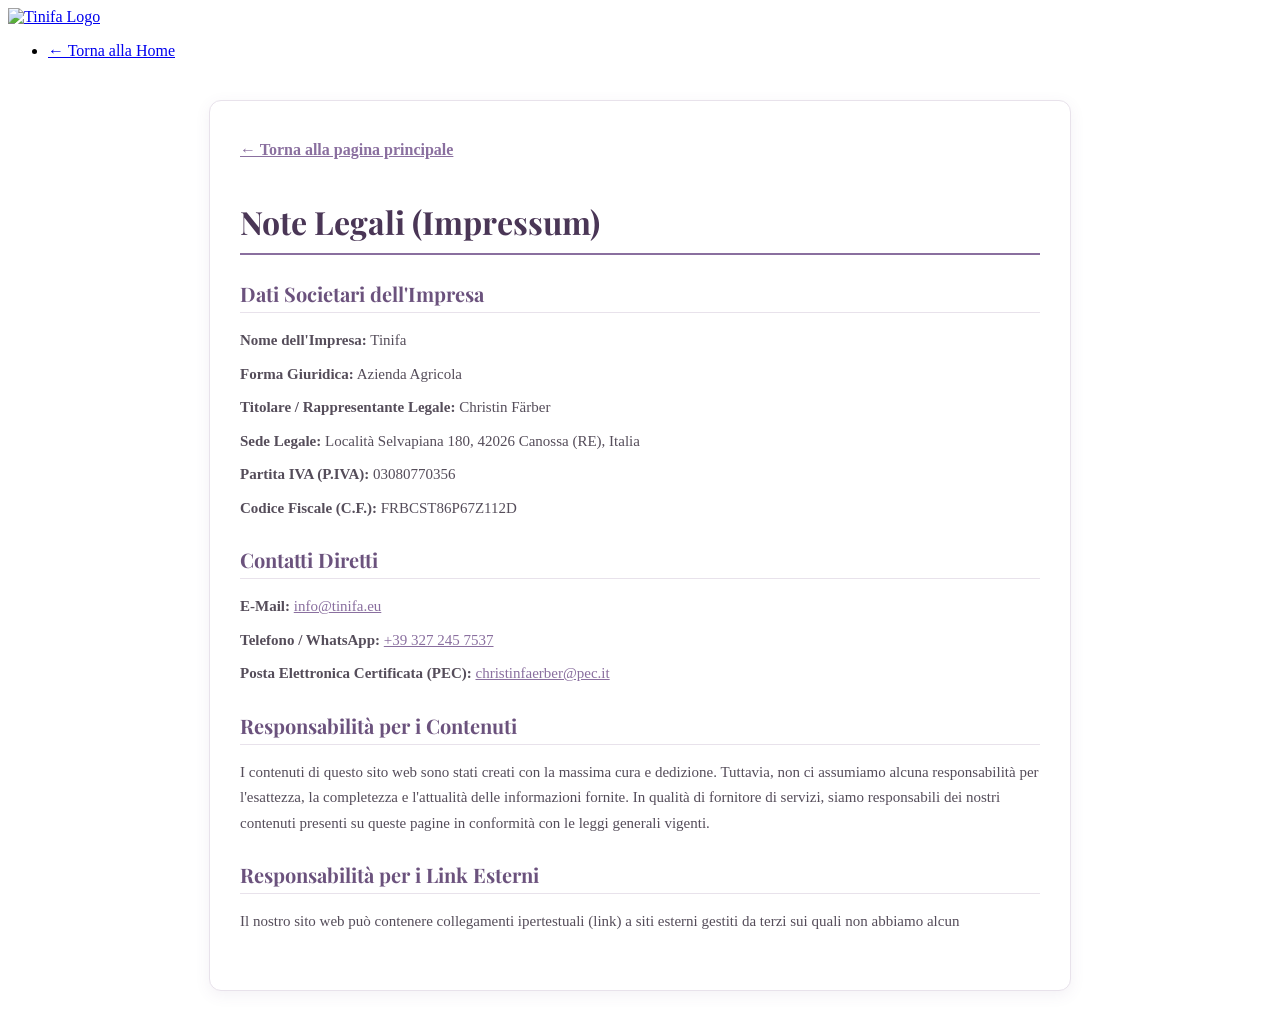
==== impressum.html @ e70a2b53 "Add files via upload" ====
<!DOCTYPE html>
<html lang="it">
<head>
    <meta charset="UTF-8">
    <meta name="viewport" content="width=device-width, initial-scale=1.0">
    <title>Note Legali | Tinifa</title>
    
    <link rel="preconnect" href="https://fonts.googleapis.com">
    <link rel="preconnect" href="https://fonts.gstatic.com" crossorigin>
    <link href="https://fonts.googleapis.com/css2?family=Lato:ital,wght@0,300;0,400;0,700;1,300;1,400&family=Playfair+Display:ital,wght@0,400..700;1,400..700&display=swap" rel="stylesheet">

    <link rel="stylesheet" href="style.css">
    <style>
        .legal-page {
            max-width: 800px;
            margin: 40px auto;
            padding: 40px 30px;
            background: #ffffff;
            border-radius: 12px;
            border: 1px solid #e8e2eb;
            box-shadow: 0 4px 15px rgba(107, 82, 125, 0.08);
        }
        .legal-page h1 {
            font-family: 'Playfair Display', Georgia, serif;
            color: #4a3656;
            font-size: 32px;
            margin-bottom: 25px;
            border-bottom: 2px solid #8a6f9f;
            padding-bottom: 10px;
        }
        .legal-page h2 {
            font-family: 'Playfair Display', Georgia, serif;
            color: #6b527d;
            font-size: 20px;
            margin-top: 25px;
            margin-bottom: 12px;
            border-bottom: 1px solid #e8e2eb;
            padding-bottom: 5px;
        }
        .legal-page p, .legal-page ul {
            font-size: 15px;
            color: #554d5a;
            line-height: 1.7;
            margin-bottom: 15px;
        }
        .legal-page ul {
            list-style: none;
            padding-left: 0;
        }
        .legal-page ul li {
            margin-bottom: 8px;
        }
        .legal-page a {
            color: #8a6f9f;
            text-decoration: underline;
        }
        .legal-page a:hover {
            color: #4a3656;
        }
        .back-link {
            display: inline-block;
            margin-bottom: 20px;
            color: #8a6f9f;
            text-decoration: none;
            font-weight: 700;
            transition: color 0.3s;
        }
        .back-link:hover {
            color: #4a3656;
            text-decoration: underline;
        }
        .disclaimer {
            font-size: 13.5px;
            color: #777;
            border-top: 1px solid #e8e2eb;
            padding-top: 15px;
            margin-top: 25px;
            font-style: italic;
        }
    </style>
</head>
<body>

    <header>
        <nav>
            <div class="logo">
                <a href="index.html"><img src="images/Tinifa_Logo.png" alt="Tinifa Logo" class="logo-img"></a>
            </div>
            <ul class="nav-links">
                <li><a href="index.html">← Torna alla Home</a></li>
            </ul>
        </nav>
    </header>

    <main class="container">
        <div class="legal-page">
            <a href="index.html" class="back-link">← Torna alla pagina principale</a>
            
            <h1>Note Legali (Impressum)</h1>

            <h2>Dati Societari dell'Impresa</h2>
            <ul>
                <li><strong>Nome dell'Impresa:</strong> Tinifa</li>
                <li><strong>Forma Giuridica:</strong> Azienda Agricola</li>
                <li><strong>Titolare / Rappresentante Legale:</strong> Christin Färber</li>
                <li><strong>Sede Legale:</strong> Località Selvapiana 180, 42026 Canossa (RE), Italia</li>
                <li><strong>Partita IVA (P.IVA):</strong> 03080770356</li>
                <li><strong>Codice Fiscale (C.F.):</strong> FRBCST86P67Z112D</li>
            </ul>

            <h2>Contatti Diretti</h2>
            <ul>
                <li><strong>E-Mail:</strong> <a href="mailto:info@tinifa.eu">info@tinifa.eu</a></li>
                <li><strong>Telefono / WhatsApp:</strong> <a href="https://wa.me/393272457537" target="_blank" rel="noopener noreferrer">+39 327 245 7537</a></li>
                <li><strong>Posta Elettronica Certificata (PEC):</strong> <a href="mailto:christinfaerber@pec.it">christinfaerber@pec.it</a></li>
            </ul>

            <h2>Responsabilità per i Contenuti</h2>
            <p>I contenuti di questo sito web sono stati creati con la massima cura e dedizione. Tuttavia, non ci assumiamo alcuna responsabilità per l'esattezza, la completezza e l'attualità delle informazioni fornite. In qualità di fornitore di servizi, siamo responsabili dei nostri contenuti presenti su queste pagine in conformità con le leggi generali vigenti.</p>

            <h2>Responsabilità per i Link Esterni</h2>
            <p>Il nostro sito web può contenere collegamenti ipertestuali (link) a siti esterni gestiti da terzi sui quali non abbiamo alcun
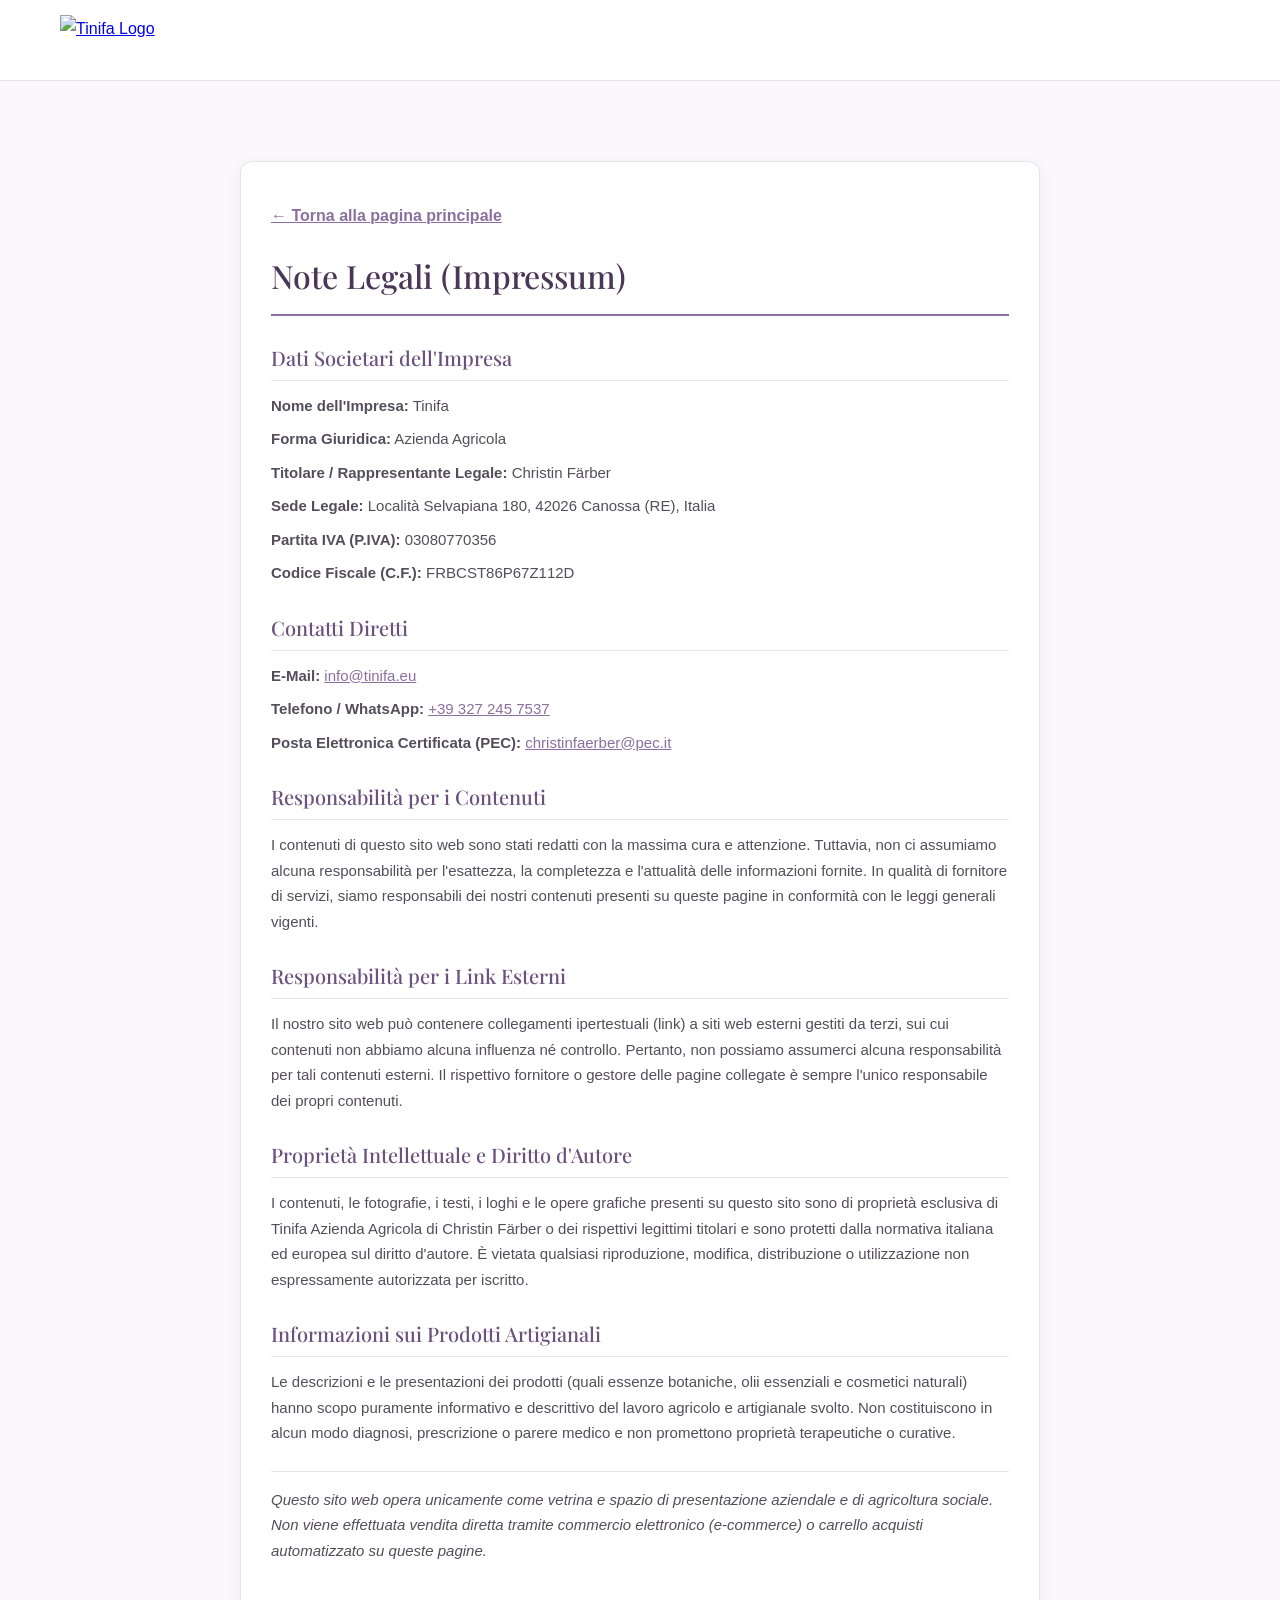
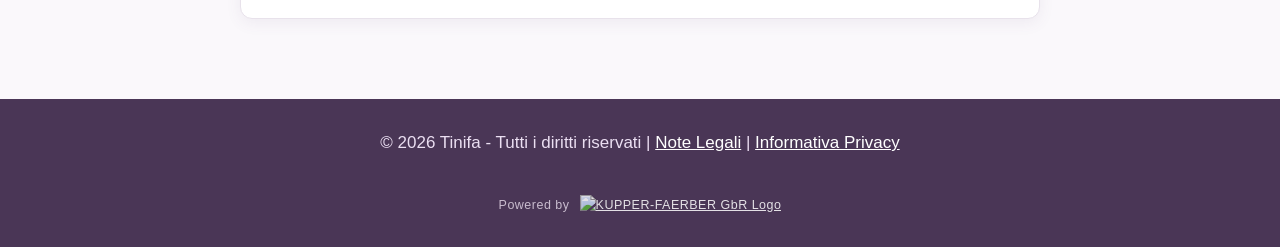
==== commit 2bfb8573: "Add files via upload" ====
--- a/impressum.html
+++ b/impressum.html
@@ -86,9 +86,6 @@
             <div class="logo">
                 <a href="index.html"><img src="images/Tinifa_Logo.png" alt="Tinifa Logo" class="logo-img"></a>
             </div>
-            <ul class="nav-links">
-                <li><a href="index.html">← Torna alla Home</a></li>
-            </ul>
         </nav>
     </header>
 
@@ -116,7 +113,32 @@
             </ul>
 
             <h2>Responsabilità per i Contenuti</h2>
-            <p>I contenuti di questo sito web sono stati creati con la massima cura e dedizione. Tuttavia, non ci assumiamo alcuna responsabilità per l'esattezza, la completezza e l'attualità delle informazioni fornite. In qualità di fornitore di servizi, siamo responsabili dei nostri contenuti presenti su queste pagine in conformità con le leggi generali vigenti.</p>
+            <p>I contenuti di questo sito web sono stati redatti con la massima cura e attenzione. Tuttavia, non ci assumiamo alcuna responsabilità per l'esattezza, la completezza e l'attualità delle informazioni fornite. In qualità di fornitore di servizi, siamo responsabili dei nostri contenuti presenti su queste pagine in conformità con le leggi generali vigenti.</p>
 
             <h2>Responsabilità per i Link Esterni</h2>
-            <p>Il nostro sito web può contenere collegamenti ipertestuali (link) a siti esterni gestiti da terzi sui quali non abbiamo alcun+            <p>Il nostro sito web può contenere collegamenti ipertestuali (link) a siti web esterni gestiti da terzi, sui cui contenuti non abbiamo alcuna influenza né controllo. Pertanto, non possiamo assumerci alcuna responsabilità per tali contenuti esterni. Il rispettivo fornitore o gestore delle pagine collegate è sempre l'unico responsabile dei propri contenuti.</p>
+
+            <h2>Proprietà Intellettuale e Diritto d'Autore</h2>
+            <p>I contenuti, le fotografie, i testi, i loghi e le opere grafiche presenti su questo sito sono di proprietà esclusiva di Tinifa Azienda Agricola di Christin Färber o dei rispettivi legittimi titolari e sono protetti dalla normativa italiana ed europea sul diritto d'autore. È vietata qualsiasi riproduzione, modifica, distribuzione o utilizzazione non espressamente autorizzata per iscritto.</p>
+
+            <h2>Informazioni sui Prodotti Artigianali</h2>
+            <p>Le descrizioni e le presentazioni dei prodotti (quali essenze botaniche, olii essenziali e cosmetici naturali) hanno scopo puramente informativo e descrittivo del lavoro agricolo e artigianale svolto. Non costituiscono in alcun modo diagnosi, prescrizione o parere medico e non promettono proprietà terapeutiche o curative.</p>
+
+            <p class="disclaimer">Questo sito web opera unicamente come vetrina e spazio di presentazione aziendale e di agricoltura sociale. Non viene effettuata vendita diretta tramite commercio elettronico (e-commerce) o carrello acquisti automatizzato su queste pagine.</p>
+        </div>
+    </main>
+
+    <footer>
+        <div class="footer-container">
+            <p>&copy; 2026 Tinifa - Tutti i diritti riservati | <a href="impressum.html">Note Legali</a> | <a href="privacy.html">Informativa Privacy</a></p>
+            <div class="powered-by">
+                <span>Powered by</span>
+                <a href="https://kupperfaerber.com/" target="_blank" rel="noopener noreferrer">
+                    <img src="images/KFLogoNew.png" alt="KUPPER-FAERBER GbR Logo" class="agency-logo">
+                </a>
+            </div>
+        </div>
+    </footer>
+
+</body>
+</html>
--- a/style.css
+++ b/style.css
@@ -0,0 +1,1037 @@
+html {
+    scroll-behavior: smooth;
+    scroll-padding-top: 90px;
+}
+
+* {
+    margin: 0;
+    padding: 0;
+    box-sizing: border-box;
+}
+
+body {
+    font-family: 'Lato', Arial, sans-serif;
+    color: #3d3a3e;
+    background-color: #faf8fb;
+    line-height: 1.7;
+}
+
+.container {
+    max-width: 900px;
+    margin: 0 auto;
+    padding: 40px 20px;
+}
+
+/* ==========================================
+   NAVIGATION / HEADER
+   ========================================== */
+header {
+    background-color: rgba(255, 255, 255, 0.95);
+    position: sticky;
+    top: 0;
+    z-index: 100;
+    border-bottom: 1px solid #e8e2eb;
+}
+
+nav {
+    display: flex;
+    align-items: center;
+    justify-content: space-between;
+    max-width: 1200px;
+    margin: 0 auto;
+    padding: 15px 20px;
+    gap: 20px;
+}
+
+.logo-img {
+    height: 50px;
+    width: auto;
+    display: block;
+}
+
+nav ul.nav-links {
+    display: flex;
+    list-style: none;
+    margin-right: auto;
+    margin-left: 30px;
+    padding: 0;
+}
+
+nav ul.nav-links li {
+    margin-right: 20px;
+    margin-left: 0;
+}
+
+nav ul.nav-links li a {
+    text-decoration: none;
+    color: #554d5a;
+    font-weight: 500;
+    transition: color 0.3s;
+    white-space: nowrap;
+}
+
+nav ul.nav-links li a:hover {
+    color: #8a6f9f;
+}
+
+.nav-social {
+    display: flex;
+    align-items: center;
+    gap: 15px;
+    margin-left: auto;
+}
+
+.nav-social a {
+    color: #554d5a;
+    display: flex;
+    align-items: center;
+    justify-content: center;
+    transition: color 0.3s ease, transform 0.3s ease;
+}
+
+.nav-social a:hover {
+    color: #8a6f9f;
+    transform: translateY(-2px);
+}
+
+.nav-checkbox {
+    display: none;
+}
+
+.nav-icon {
+    display: none;
+    flex-direction: column;
+    justify-content: space-between;
+    width: 28px;
+    height: 20px;
+    cursor: pointer;
+}
+
+.nav-icon span {
+    display: block;
+    height: 2px;
+    width: 100%;
+    background-color: #4a3656;
+    border-radius: 2px;
+    transition: all 0.3s ease;
+}
+
+/* ==========================================
+   HERO VIDEO HINTERGRUND
+   ========================================== */
+/* ==========================================
+   3. HERO VIDEO BEREICH (VOLLSTÄNDIGES OVERLAY)
+   ========================================== */
+.hero-section {
+    position: relative;
+    width: 100%;
+    height: 100vh;
+    height: 100svh;
+    min-height: 480px;
+    overflow: hidden;
+    display: flex;
+    align-items: center;
+    justify-content: center;
+}
+
+/* 1. Hintergrund-Video füllt 100% aus */
+.hero-bg-video {
+    position: absolute;
+    top: 50%;
+    left: 50%;
+    transform: translate(-50%, -50%);
+    width: 100%;
+    height: 100%;
+    object-fit: cover;
+    object-position: center center;
+    z-index: 1;
+    pointer-events: none;
+}
+
+/* 2. Dunkler Schleier: Zieht sich garantiert über das GANZE Video */
+.hero-overlay {
+    position: absolute;
+    top: 0;
+    left: 0;
+    right: 0;
+    bottom: 0;
+    width: 100%;
+    height: 100%;
+    background: rgba(35, 20, 45, 0.45); /* Gleichmäßige, vollständige Abdunklung */
+    z-index: 2;
+    display: flex;
+    align-items: center;
+    justify-content: center;
+    padding: 0 20px;
+    box-sizing: border-box;
+}
+
+/* 3. Textinhalt im Vordergrund */
+.hero-content {
+    position: relative;
+    z-index: 3;
+    text-align: center;
+    color: #ffffff;
+    max-width: 700px;
+    margin: 0 auto;
+}
+
+.hero-content h1 {
+    font-size: clamp(36px, 7vw, 64px);
+    line-height: 1.15;
+    color: #ffffff;
+    letter-spacing: 2px;
+    margin-bottom: 12px;
+    text-shadow: 0 2px 14px rgba(0, 0, 0, 0.6);
+}
+
+.hero-subtitle {
+    font-size: clamp(16px, 3.5vw, 22px);
+    font-style: italic;
+    font-weight: 300;
+    letter-spacing: 1.5px;
+    color: #f6eef9;
+    text-shadow: 0 2px 8px rgba(0, 0, 0, 0.6);
+    margin-bottom: 30px;
+}
+
+.scroll-down-arrow {
+    display: inline-block;
+    color: #ffffff;
+    font-size: 26px;
+    text-decoration: none;
+    animation: bounce 2s infinite;
+}
+/* ==========================================
+   PHILOSOPHIE & WILLKOMMENS-KARTE
+   ========================================== */
+.philosophy-section {
+    position: relative;
+    z-index: 10;
+    padding-top: 0;
+    padding-bottom: 0px;	
+    background-color: #faf8fb;
+}
+
+.welcome-card {
+    background: #ffffff;
+    padding: 40px 50px;
+    border-radius: 12px;
+    box-shadow: 0 10px 30px rgba(0, 0, 0, 0.1);
+    margin-top: -80px;
+    border: 1px solid #e8e2eb;
+}
+
+.intro {
+    font-size: 19px;
+    font-style: italic;
+    color: #4a3656;
+}
+
+section {
+    padding: 30px 0;
+}
+
+h1, h2, h3 {
+    font-family: 'Playfair Display', Georgia, serif;
+    color: #4a3656;
+    margin-bottom: 20px;
+    font-weight: 500;
+}
+
+h2 { 
+    font-size: 28px; 
+    border-bottom: 2px solid #e8e2eb; 
+    padding-bottom: 10px; 
+}
+
+h3 { 
+    font-size: 22px; 
+}
+
+p {
+    margin-bottom: 20px;
+    font-size: 17px;
+}
+
+.category-title {
+    font-size: 22px;
+    color: #6b527d;
+    margin-top: 40px;
+    margin-bottom: 20px;
+    border-bottom: 1px solid #e8e2eb;
+    padding-bottom: 8px;
+}
+
+/* ==========================================
+   PRODUKT-GRID
+   ========================================== */
+.product-grid {
+    display: grid;
+    grid-template-columns: repeat(auto-fill, minmax(260px, 1fr));
+    gap: 25px;
+    margin-bottom: 30px;
+}
+
+.product-card {
+    background: #ffffff;
+    border-radius: 10px;
+    border: 1px solid #e8e2eb;
+    box-shadow: 0 4px 12px rgba(107, 82, 125, 0.08);
+    overflow: hidden;
+    transition: transform 0.3s ease, box-shadow 0.3s ease;
+    display: flex;
+    flex-direction: column;
+}
+
+.product-card:hover {
+    transform: translateY(-5px);
+    box-shadow: 0 8px 20px rgba(107, 82, 125, 0.15);
+}
+
+.product-img {
+    width: 100%;
+    height: 220px;
+    object-fit: cover;
+    background-color: #111;
+    display: block;
+}
+
+.product-info {
+    padding: 20px;
+    display: flex;
+    flex-direction: column;
+    flex-grow: 1;
+}
+
+.product-info h3 {
+    font-size: 19px;
+    color: #4a3656;
+    margin-bottom: 4px;
+}
+
+.product-slogan {
+    font-size: 13px;
+    font-style: italic;
+    color: #8a6f9f;
+    font-weight: 600;
+    margin-bottom: 12px;
+    display: block;
+}
+
+.product-info p {
+    font-size: 14.5px;
+    color: #554d5a;
+    line-height: 1.5;
+    margin-bottom: 0;
+}
+
+.highlight-box {
+    background-color: #f2eff4;
+    padding: 30px;
+    border-left: 4px solid #8a6f9f;
+    border-radius: 4px;
+    margin-top: 40px;
+}
+
+.image-gallery {
+    display: flex;
+    gap: 20px;
+    margin-top: 25px;
+    margin-bottom: 15px;
+}
+
+.gallery-item {
+    flex: 1;
+}
+
+.gallery-item img {
+    width: 100%;
+    height: 280px;
+    object-fit: cover;
+    border-radius: 8px;
+    box-shadow: 0 4px 10px rgba(0, 0, 0, 0.08);
+    display: block;
+}
+
+.slider-hint {
+    display: none; 
+}
+
+.final-invite {
+    font-weight: 500;
+    color: #6b527d;
+    font-style: italic;
+    text-align: center;
+    margin-top: 30px;
+}
+
+hr {
+    border: 0;
+    height: 1px;
+    background: #e8e2eb;
+    margin: 30px 0;
+}
+
+.contact-details {
+    background: #ffffff;
+    padding: 25px;
+    border-radius: 8px;
+    border: 1px solid #e8e2eb;
+    display: inline-block;
+    margin-top: 15px;
+}
+
+/* ==========================================
+   FOOTER
+   ========================================== */
+footer {
+    background-color: #4a3656;
+    color: #ebdff2;
+    padding: 30px 20px;
+    font-size: 14px;
+}
+
+.footer-container {
+    max-width: 1100px;
+    margin: 0 auto;
+    display: flex;
+    flex-direction: column;
+    align-items: center;
+    justify-content: center;
+    gap: 12px;
+    text-align: center;
+}
+
+footer a {
+    color: #ffffff;
+    text-decoration: underline;
+    transition: opacity 0.3s ease;
+}
+
+footer a:hover {
+    opacity: 0.8;
+}
+
+.powered-by {
+    display: flex;
+    align-items: center;
+    justify-content: center;
+    gap: 10px;
+    margin-top: 5px;
+    font-size: 12.5px;
+    color: #c9bcce;
+    letter-spacing: 0.5px;
+}
+
+.agency-logo {
+    height: 22px;
+    width: auto;
+    display: block;
+    transition: transform 0.3s ease, opacity 0.3s ease;
+    opacity: 0.85;
+}
+
+.agency-logo:hover {
+    opacity: 1;
+    transform: translateY(-1px);
+}
+
+.social-links {
+    display: flex;
+    gap: 15px;
+    margin-bottom: 10px;
+}
+
+.social-links a {
+    color: #ebdff2;
+    transition: transform 0.3s ease, color 0.3s ease;
+    display: inline-block;
+}
+
+.social-links a:hover {
+    color: #ffffff;
+    transform: translateY(-3px);
+}
+
+/* ==========================================
+   READ MORE TOGGLE (Chi Siamo mobil)
+   ========================================== */
+.read-more-toggle {
+    display: none;
+}
+
+.more-content {
+    display: none;
+    padding-top: 15px;
+    animation: fadeInText 0.4s ease-in-out;
+}
+
+.read-more-toggle:checked ~ .more-content {
+    display: block;
+}
+
+.read-more-btn {
+    display: inline-block;
+    padding: 10px 22px;
+    background-color: #faf8fb;
+    color: #6b527d;
+    border: 1px solid #e8e2eb;
+    border-radius: 25px;
+    font-size: 14px;
+    font-weight: 600;
+    cursor: pointer;
+    text-align: center;
+    transition: all 0.3s ease;
+    margin-top: 15px;
+}
+
+.read-more-btn:hover {
+    background-color: #8a6f9f;
+    color: #ffffff;
+    border-color: #8a6f9f;
+    box-shadow: 0 4px 12px rgba(138, 111, 159, 0.2);
+}
+
+.read-more-toggle:not(:checked) ~ .read-more-btn .btn-text-less {
+    display: none;
+}
+
+.read-more-toggle:checked ~ .read-more-btn .btn-text-more {
+    display: none;
+}
+
+@keyframes fadeInText {
+    from {
+        opacity: 0;
+        transform: translateY(-8px);
+    }
+    to {
+        opacity: 1;
+        transform: translateY(0);
+    }
+}
+
+@media (min-width: 769px) {
+    .read-more-btn {
+        display: none !important;
+    }
+    
+    .more-content {
+        display: block !important;
+    }
+}
+
+/* ==========================================
+   INKLUSION MOSAIK
+   ========================================== */
+.inclusion-mosaic {
+    display: grid !important;
+    grid-template-columns: 1fr 1fr !important;
+    gap: 15px !important;
+    margin-top: 25px !important;
+}
+
+.mosaic-card {
+    position: relative !important;
+    border-radius: 12px !important;
+    overflow: hidden !important; 
+    background-color: #f2eff4 !important;
+    width: 100% !important;
+    height: 220px !important;    
+    box-shadow: 0 4px 15px rgba(107, 82, 125, 0.12) !important;
+}
+
+.mosaic-card img {
+    width: 100% !important;
+    height: 100% !important;
+    min-width: 100% !important;
+    min-height: 100% !important;
+    object-fit: cover !important; 
+    object-position: center !important;
+    display: block !important;
+}
+
+.mosaic-card.card-2 {
+    margin-top: 20px !important;
+}
+
+/* ==========================================
+   POLAROID-SLIDESHOW (Unten in Agricoltura Sociale)
+   ========================================== */
+/* ==========================================
+   POLAROID-SLIDESHOW (RESPONSIV & VOLLSTÄNDIGER WECHSEL)
+   ========================================== */
+.video-polaroid {
+    background: #ffffff;
+    padding: 14px 14px 22px 14px;
+    border-radius: 12px;
+    box-shadow: 0 8px 25px rgba(0, 0, 0, 0.08);
+    transform: rotate(-1.5deg);
+    transition: transform 0.4s ease;
+    margin: 40px auto 20px;
+    max-width: 720px;
+    width: 100%;
+}
+
+.video-polaroid:hover {
+    transform: rotate(0deg) scale(1.01);
+}
+
+/* Responsives Seitenverhältnis für Handys & Desktop */
+.polaroid-slideshow {
+    position: relative;
+    width: 100%;
+    aspect-ratio: 16 / 9; /* Garantiert perfekte Proportionen auf allen Geräten */
+    min-height: 220px;
+    max-height: 420px;
+    border-radius: 8px;
+    overflow: hidden;
+    background-color: #2b1f33;
+}
+
+/* Grundregeln für alle Slides */
+.polaroid-slideshow .slide {
+    position: absolute;
+    top: 0;
+    left: 0;
+    width: 100%;
+    height: 100%;
+    background-size: cover;
+    background-position: center;
+    background-repeat: no-repeat;
+    opacity: 0;
+    animation: fadeSlideshow 12s infinite ease-in-out;
+}
+
+/* Bild 1 */
+.polaroid-slideshow .slide-1 {
+    background-image: url('images/hero.jpg');
+    animation-delay: 0s;
+}
+
+/* Bild 2 */
+.polaroid-slideshow .slide-2 {
+    background-image: url('images/hero2.jpg');
+    animation-delay: 4s;
+}
+
+/* Bild 3 */
+.polaroid-slideshow .slide-3 {
+    background-image: url('images/hero3.jpg');
+    animation-delay: 8s;
+}
+
+/* Saubere Überblendung für 3 Bilder im 12-Sekunden-Zyklus */
+@keyframes fadeSlideshow {
+    0% {
+        opacity: 0;
+    }
+    10% {
+        opacity: 1; /* Eingeblendet */
+    }
+    33% {
+        opacity: 1; /* Sichtbar */
+    }
+    43% {
+        opacity: 0; /* Ausblenden */
+    }
+    100% {
+        opacity: 0;
+    }
+}
+
+.video-caption {
+    text-align: center;
+    font-family: 'Playfair Display', Georgia, serif;
+    font-style: italic;
+    color: #6b527d;
+    margin-top: 14px;
+    font-size: 16px;
+}
+
+/* ==========================================
+   REVEAL-ANIMATION (SCROLL-EFFEKT)
+   ========================================== */
+.reveal-element {
+    opacity: 0;
+    transform: translateY(40px);
+    transition: opacity 0.8s ease, transform 0.8s ease;
+}
+
+.reveal-element.active {
+    opacity: 1;
+    transform: translateY(0);
+}
+
+/* ==========================================
+   2x2 GRID GALERIE (Bomboniere)
+   ========================================== */
+.grid-gallery-2x2 {
+    display: grid;
+    grid-template-columns: repeat(2, 1fr);
+    gap: 20px;
+    margin-top: 25px;
+    margin-bottom: 25px;
+}
+
+.grid-gallery-item {
+    width: 100%;
+    overflow: hidden;
+    border-radius: 10px;
+    box-shadow: 0 4px 12px rgba(107, 82, 125, 0.1);
+}
+
+.grid-gallery-item img {
+    width: 100%;
+    height: 260px;
+    object-fit: cover;
+    display: block;
+    transition: transform 0.4s ease;
+}
+
+.grid-gallery-item:hover img {
+    transform: scale(1.03);
+}
+
+/* ==========================================
+   HARVEST TIMELINE (Ernteprozess)
+   ========================================== */
+.harvest-timeline {
+    position: relative;
+    padding: 20px 0;
+    margin: 40px 0;
+}
+
+.timeline-container {
+    position: relative;
+    max-width: 900px;
+    margin: 0 auto;
+}
+
+.timeline-container::after {
+    content: '';
+    position: absolute;
+    width: 3px;
+    background: linear-gradient(180deg, #8a6f9f 0%, #e8e2eb 100%);
+    top: 0;
+    bottom: 0;
+    left: 50%;
+    margin-left: -1.5px;
+    border-radius: 2px;
+}
+
+.timeline-item {
+    padding: 10px 30px;
+    position: relative;
+    background-color: inherit;
+    width: 50%;
+}
+
+.timeline-item.left {
+    left: 0;
+}
+
+.timeline-item.right {
+    left: 50%;
+}
+
+.timeline-item::after {
+    content: '';
+    position: absolute;
+    width: 16px;
+    height: 16px;
+    right: -8px;
+    background-color: #faf8fb;
+    border: 3px solid #8a6f9f;
+    top: 25px;
+    border-radius: 50%;
+    z-index: 1;
+}
+
+.timeline-item.right::after {
+    left: -8px;
+}
+
+.timeline-content {
+    padding: 22px;
+    background-color: #ffffff;
+    position: relative;
+    border-radius: 12px;
+    border: 1px solid #e8e2eb;
+    box-shadow: 0 6px 18px rgba(107, 82, 125, 0.08);
+}
+
+.timeline-content h4 {
+    font-family: 'Playfair Display', Georgia, serif;
+    color: #4a3656;
+    font-size: 20px;
+    margin-bottom: 8px;
+}
+
+.timeline-content p {
+    font-size: 14.5px;
+    color: #554d5a;
+    line-height: 1.5;
+    margin-bottom: 15px;
+}
+
+.timeline-img-box {
+    width: 100%;
+    height: 160px;
+    border-radius: 8px;
+    overflow: hidden;
+}
+
+.timeline-img-box img {
+    width: 100%;
+    height: 100%;
+    object-fit: cover;
+    display: block;
+}
+
+/* ==========================================
+   RESPONSIVE DESIGN (MEDIA QUERIES)
+   ========================================== */
+@media (max-width: 900px) {
+    html {
+        scroll-padding-top: 130px;
+    }
+
+    nav {
+        flex-wrap: wrap;
+        justify-content: space-between;
+        align-items: center;
+    }
+
+    .logo {
+        order: 1;
+    }
+
+    .nav-social {
+        order: 2;
+        margin: 0 auto;
+        gap: 18px;
+    }
+
+    .nav-icon {
+        display: flex;
+        order: 3;
+    }
+
+    nav ul.nav-links {
+        display: none;
+        order: 4;
+        flex-direction: column;
+        width: 100%;
+        max-height: 0;
+        overflow: hidden;
+        align-items: center;
+        transition: max-height 0.4s ease-in-out;
+        padding: 0;
+        margin: 0;
+    }
+
+    nav ul.nav-links li {
+        margin: 12px 0;
+    }
+
+    nav ul.nav-links li a {
+        font-size: 1.1rem;
+        letter-spacing: 1px;
+    }
+
+    .nav-checkbox:checked ~ ul.nav-links {
+        display: flex;
+        max-height: 350px;
+        border-top: 1px solid #e8e2eb;
+        margin-top: 15px;
+        padding-top: 15px;
+    }
+
+    .hero-content h1 {
+        font-size: 44px;
+    }
+
+    .hero-subtitle {
+        font-size: 18px;
+    }
+
+    .welcome-card {
+        padding: 25px 20px;
+        margin-top: -50px;
+    }
+
+    h1 { font-size: 26px; }
+    h2 { font-size: 24px; }
+
+    .image-gallery {
+        overflow-x: auto;
+        scroll-snap-type: x mandatory;
+        -webkit-overflow-scrolling: touch;
+        gap: 0;
+        padding-bottom: 8px;
+    }
+
+    .gallery-item {
+        flex: 0 0 100%;
+        scroll-snap-align: center;
+        padding: 0 10px;
+    }
+
+    .gallery-item img {
+        height: 240px;
+    }
+
+    .slider-hint {
+        display: block;
+        text-align: center;
+        font-size: 13px;
+        color: #8a6f9f;
+        margin-top: 5px;
+        margin-bottom: 25px;
+        font-style: italic;
+    }
+
+    .image-gallery::-webkit-scrollbar {
+        height: 4px;
+    }
+
+    .image-gallery::-webkit-scrollbar-track {
+        background: #ebdff2;
+        border-radius: 10px;
+    }
+
+    .image-gallery::-webkit-scrollbar-thumb {
+        background: #8a6f9f;
+        border-radius: 10px;
+    }
+}
+
+@media (max-width: 768px) {
+    .timeline-container::after {
+        left: 20px;
+    }
+
+    .timeline-item {
+        width: 100%;
+        padding-left: 50px;
+        padding-right: 10px;
+        margin-bottom: 25px;
+    }
+
+    .timeline-item.left,
+    .timeline-item.right {
+        left: 0;
+    }
+
+    .timeline-item.left::after,
+    .timeline-item.right::after {
+        left: 12px;
+        top: 22px;
+    }
+
+    .polaroid-slideshow {
+        height: 260px;
+    }
+}
+
+@media (max-width: 600px) {
+    .powered-by {
+        flex-direction: row;
+        font-size: 12px;
+    }
+    
+    .agency-logo {
+        height: 18px;
+    }
+
+    .product-grid {
+        display: flex !important;
+        overflow-x: auto !important;
+        scroll-snap-type: x mandatory !important;
+        -webkit-overflow-scrolling: touch;
+        gap: 15px !important;
+        padding-bottom: 15px !important;
+        margin-bottom: 25px !important;
+    }
+
+    .product-card {
+        flex: 0 0 82% !important;
+        scroll-snap-align: start !important;
+    }
+
+    .product-grid::-webkit-scrollbar {
+        height: 4px;
+    }
+
+    .product-grid::-webkit-scrollbar-track {
+        background: #ebdff2;
+        border-radius: 10px;
+    }
+
+    .product-grid::-webkit-scrollbar-thumb {
+        background: #8a6f9f;
+        border-radius: 10px;
+    }
+
+    .grid-gallery-2x2 {
+        display: flex !important;
+        overflow-x: auto !important;
+        scroll-snap-type: x mandatory !important;
+        -webkit-overflow-scrolling: touch;
+        gap: 15px !important;
+        padding-bottom: 12px !important;
+        margin-bottom: 25px !important;
+    }
+
+    .grid-gallery-item {
+        flex: 0 0 82% !important;
+        scroll-snap-align: start !important;
+    }
+
+    .grid-gallery-item img {
+        height: 220px;
+    }
+
+    .grid-gallery-2x2::-webkit-scrollbar {
+        height: 4px;
+    }
+
+    .grid-gallery-2x2::-webkit-scrollbar-track {
+        background: #ebdff2;
+        border-radius: 10px;
+    }
+
+    .grid-gallery-2x2::-webkit-scrollbar-thumb {
+        background: #8a6f9f;
+        border-radius: 10px;
+    }
+.gallery-dots {
+    display: none;
+}
+
+@media (max-width: 600px) {
+    .gallery-dots {
+        display: flex;
+        justify-content: center;
+        align-items: center;
+        gap: 8px;
+        margin: 10px 0 20px 0;
+    }
+
+    .dot {
+        width: 7px;
+        height: 7px;
+        border-radius: 50%;
+        background-color: #d8cde0;
+        transition: all 0.3s ease;
+    }
+
+    .dot.active {
+        width: 20px;
+        border-radius: 10px;
+        background-color: #8a6f9f;
+    }
+}
+}
